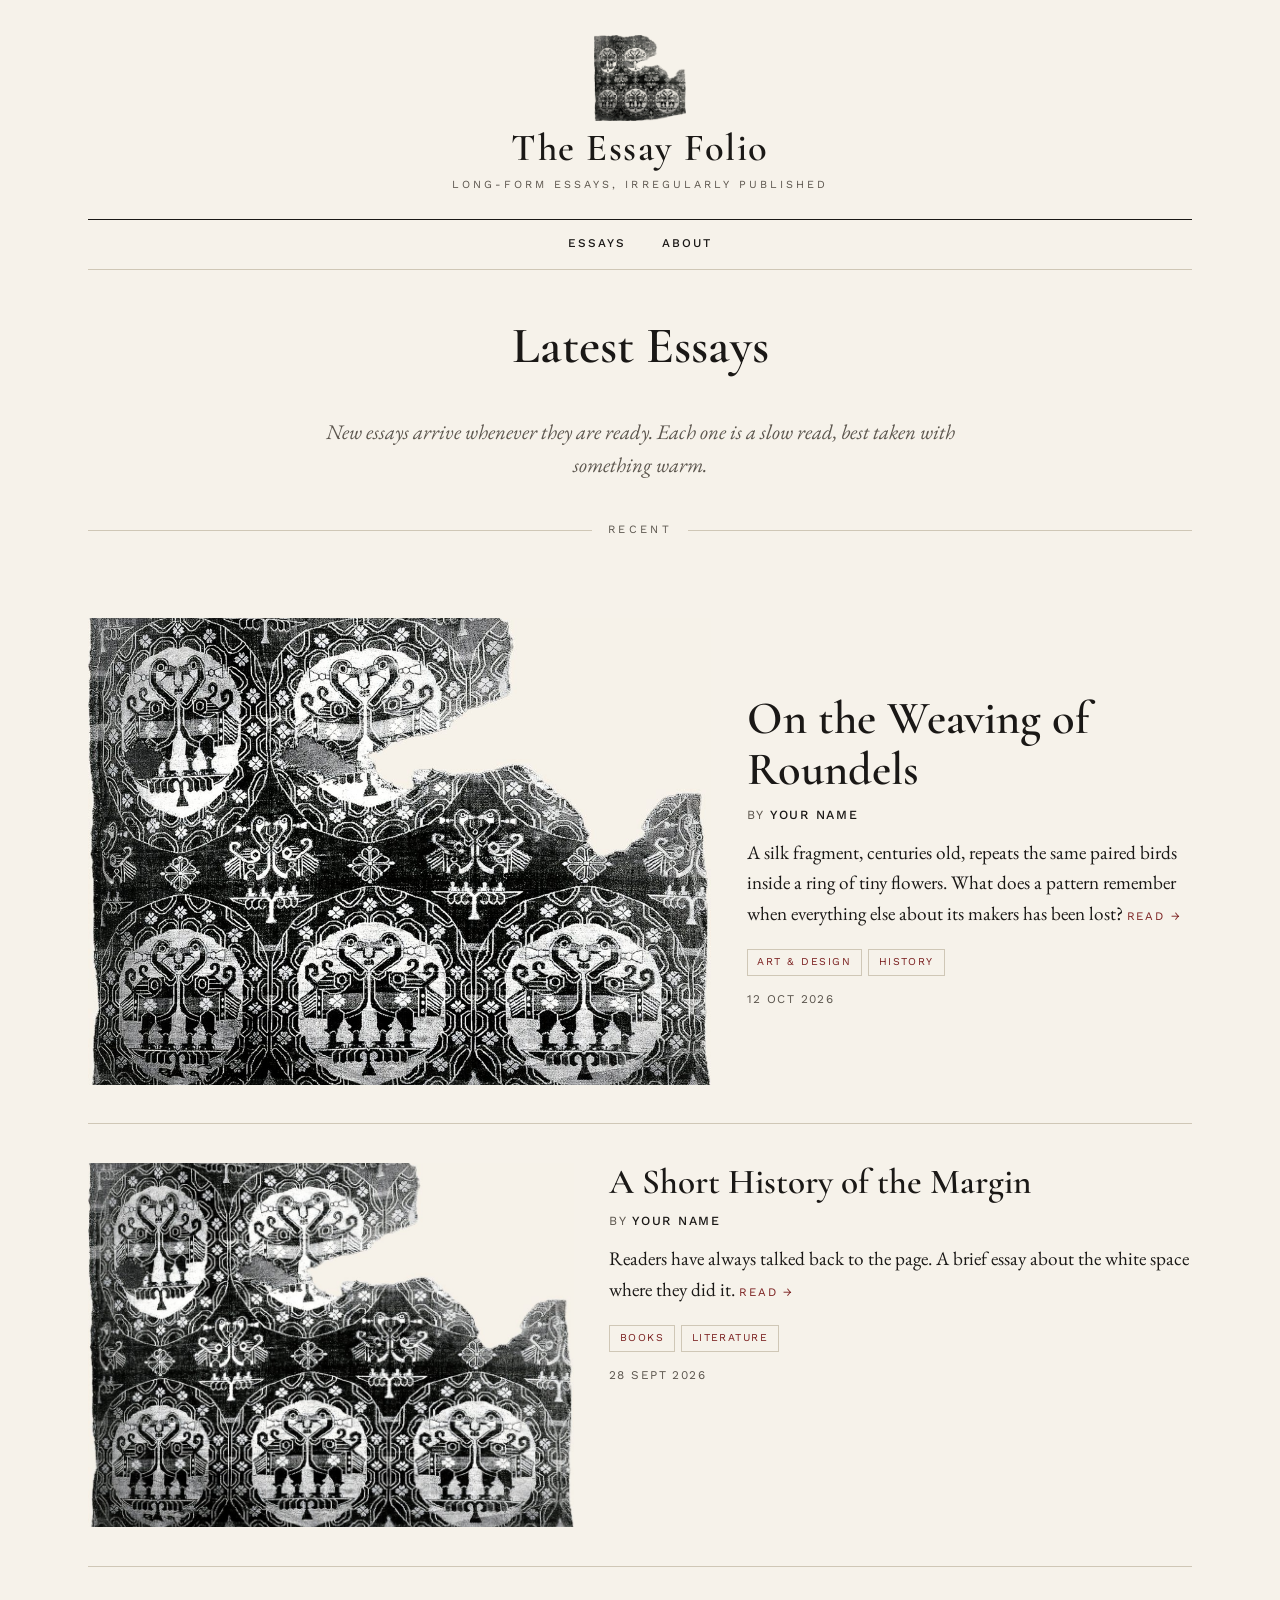
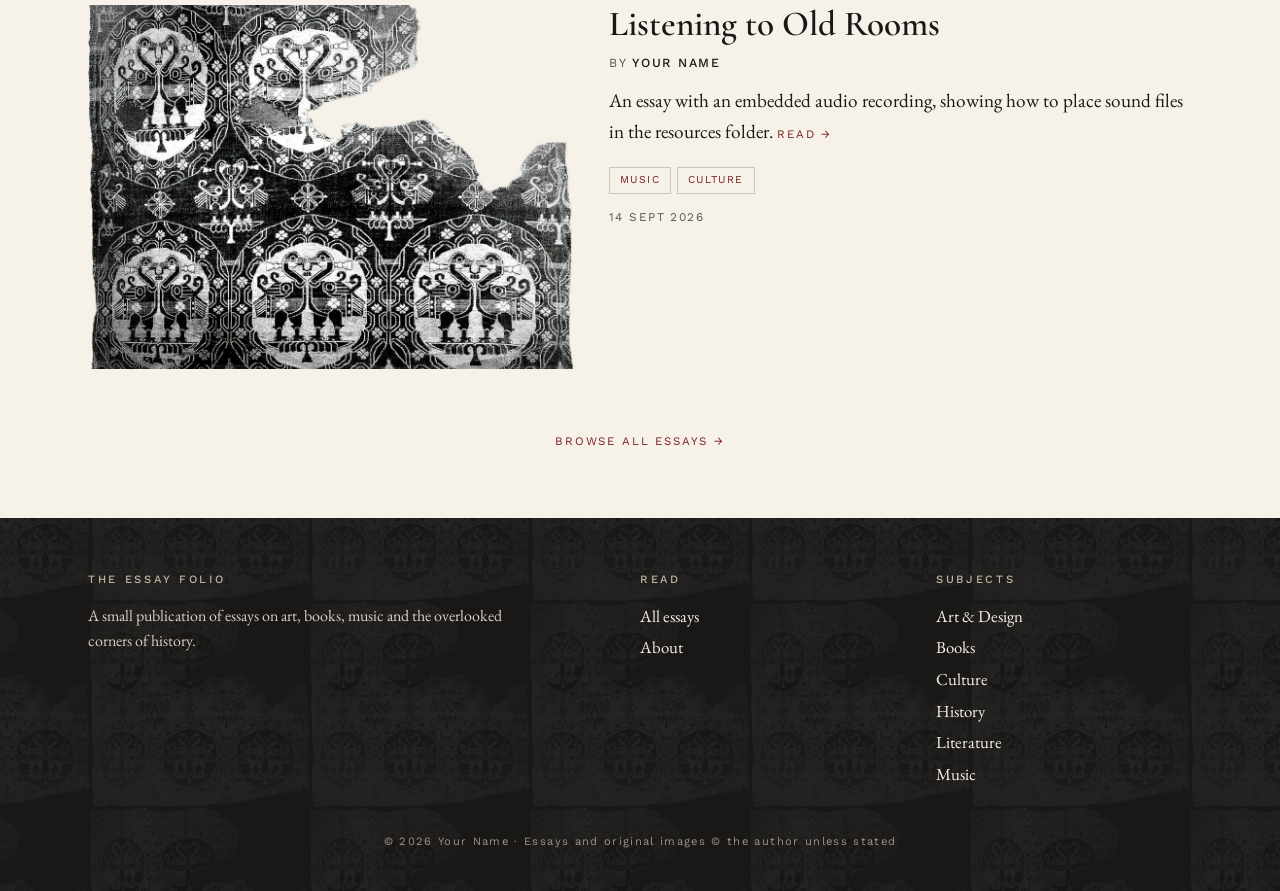
==== index.html @ a939b320 "initial structure" ====
<!DOCTYPE html>
<html lang="en">
<head>
<meta charset="utf-8">
<meta name="viewport" content="width=device-width, initial-scale=1">
<title>The Essay Folio</title>
<meta name="description" content="Long-form essays on art, books, music and overlooked histories.">
<meta property="og:title" content="The Essay Folio">
<meta property="og:description" content="Long-form essays on art, books, music and overlooked histories.">
<meta property="og:image" content="resources/images/textile-thumb.jpg">
<link rel="icon" href="resources/images/favicon.png">
<link rel="preconnect" href="https://fonts.googleapis.com"><link rel="preconnect" href="https://fonts.gstatic.com" crossorigin><link href="https://fonts.googleapis.com/css2?family=Cormorant+Garamond:ital,wght@0,500;0,600;0,700;1,500&family=EB+Garamond:ital,wght@0,400;0,500;1,400&family=Work+Sans:wght@400;500&display=swap" rel="stylesheet">
<link rel="stylesheet" href="assets/css/style.css">
</head>
<body data-root="" data-page="home">
<header class="site-header" id="site-header"></header>
<main class="wrap">
  <h1 class="page-title">Latest Essays</h1>
  <p class="intro">New essays arrive whenever they are ready. Each one is a slow read, best taken with something warm.</p>
  <div class="divider"><span>Recent</span></div>
  <div id="home-list"></div>
  <p style="text-align:center;margin-top:1rem"><a class="more" href="essays/">Browse all essays</a></p>
</main>
<footer class="site-footer" id="site-footer"></footer>
<script src="assets/js/essays-data.js"></script>
<script src="assets/js/main.js"></script>
</body>
</html>
---- assets/css/style.css ----
/* ==========================================================
   The Essay Folio — stylesheet
   Edit the colour / font tokens below to re-skin the site.
   ========================================================== */
:root{
  --paper:#f6f2ea;        /* page background */
  --paper-deep:#ece6d8;   /* panels, hover */
  --ink:#1a1816;          /* text */
  --ink-soft:#5b554d;     /* secondary text */
  --rule:#cfc7b6;         /* hairlines */
  --accent:#7a1f1f;       /* links, tags (oxblood) */
  --footer:#1a1816;

  --serif-display:'Cormorant Garamond','Iowan Old Style',Georgia,serif;
  --serif-body:'EB Garamond','Iowan Old Style',Georgia,serif;
  --sans:'Work Sans',system-ui,-apple-system,'Segoe UI',sans-serif;

  --measure:40rem;
  --wide:72rem;
}
*,*::before,*::after{box-sizing:border-box}
html{scroll-behavior:smooth;-webkit-text-size-adjust:100%}
body{margin:0;background:var(--paper);color:var(--ink);
  font-family:var(--serif-body);font-size:1.2rem;line-height:1.6;
  text-rendering:optimizeLegibility;-webkit-font-smoothing:antialiased}
img,video{max-width:100%;height:auto;display:block}
a{color:inherit;text-decoration-color:var(--rule);text-underline-offset:.2em}
a:hover{color:var(--accent);text-decoration-color:var(--accent)}
.wrap{max-width:var(--wide);margin:0 auto;padding:0 1.5rem}
.sr-only{position:absolute;width:1px;height:1px;overflow:hidden;clip:rect(0 0 0 0);white-space:nowrap}

/* ---------- header ---------- */
.site-header{text-align:center;padding:2.2rem 0 0}
.brand{display:inline-flex;flex-direction:column;align-items:center;gap:.5rem;text-decoration:none}
.brand img{width:92px;mix-blend-mode:multiply}
.brand-name{font-family:var(--serif-display);font-weight:600;font-size:2.4rem;letter-spacing:.04em;line-height:1}
.brand-tag{font-family:var(--sans);font-size:.68rem;letter-spacing:.28em;text-transform:uppercase;color:var(--ink-soft)}
.nav{margin-top:1.6rem;border-top:1px solid var(--ink);border-bottom:1px solid var(--rule);
  display:flex;justify-content:center;flex-wrap:wrap;gap:0 2.2rem;padding:.7rem 1rem}
.nav a{font-family:var(--sans);font-size:.74rem;font-weight:500;letter-spacing:.18em;
  text-transform:uppercase;text-decoration:none;padding:.2rem 0;border-bottom:2px solid transparent}
.nav a:hover,.nav a[aria-current="page"]{color:var(--accent);border-bottom-color:var(--accent)}

/* ---------- headings & shared bits ---------- */
h1,h2,h3{font-family:var(--serif-display);font-weight:600;line-height:1.1;margin:0}
.page-title{font-size:3.2rem;text-align:center;margin:3rem 0 2.5rem}
.kicker,.byline,.meta,.tags a,.btn,.side h3{font-family:var(--sans)}
.byline{font-size:.78rem;letter-spacing:.14em;text-transform:uppercase;color:var(--ink-soft)}
.byline b{color:var(--ink);font-weight:500}
.tags{list-style:none;margin:.9rem 0 0;padding:0;display:flex;flex-wrap:wrap;gap:.4rem}
.tags a{display:inline-block;font-size:.66rem;letter-spacing:.14em;text-transform:uppercase;text-decoration:none;
  border:1px solid var(--rule);padding:.25rem .6rem;color:var(--accent)}
.tags a:hover{background:var(--accent);border-color:var(--accent);color:var(--paper)}
.meta{font-size:.74rem;letter-spacing:.12em;text-transform:uppercase;color:var(--ink-soft);margin-top:.9rem}
.more{font-family:var(--sans);font-size:.72rem;letter-spacing:.16em;text-transform:uppercase;color:var(--accent);text-decoration:none;white-space:nowrap}
.more::after{content:" →"}

/* ---------- essay cards ---------- */
.card{display:grid;grid-template-columns:minmax(0,5fr) minmax(0,6fr);gap:2.2rem;padding:2.4rem 0;border-top:1px solid var(--rule);align-items:start}
.card:first-child{border-top:0}
.card .thumb{display:block;background:var(--paper-deep);aspect-ratio:4/3;overflow:hidden}
.card .thumb img{width:100%;height:100%;object-fit:cover;transition:transform .5s ease}
.card .thumb:hover img{transform:scale(1.03)}
.card h2{font-size:2.2rem;margin-bottom:.6rem}
.card h2 a{text-decoration:none}
.card p{margin:.8rem 0 0}
.card.featured{grid-template-columns:minmax(0,7fr) minmax(0,5fr);align-items:center}
.card.featured h2{font-size:2.9rem}

/* ---------- layouts ---------- */
.with-side{display:grid;grid-template-columns:minmax(0,1fr) 15rem;gap:3.5rem;align-items:start}
.side{position:sticky;top:1.5rem;padding-top:2.4rem}
.side h3{font-size:.72rem;letter-spacing:.22em;text-transform:uppercase;font-weight:500;border-bottom:1px solid var(--ink);padding-bottom:.6rem;margin-bottom:.8rem}
.side ul{list-style:none;margin:0;padding:0}
.side li a{display:flex;justify-content:space-between;font-size:1.05rem;text-decoration:none;padding:.3rem 0;border-bottom:1px dotted var(--rule)}
.side li a[aria-current="true"]{color:var(--accent);font-style:italic}
.side small{font-family:var(--sans);font-size:.7rem;color:var(--ink-soft)}
.filter-note{font-family:var(--sans);font-size:.78rem;color:var(--ink-soft);margin:-1rem 0 1rem}
.empty{padding:3rem 0;text-align:center;color:var(--ink-soft);font-style:italic}

/* ---------- intro band ---------- */
.intro{max-width:var(--measure);margin:0 auto 1rem;text-align:center;font-size:1.3rem;font-style:italic;color:var(--ink-soft)}
.divider{display:flex;align-items:center;gap:1rem;margin:2.5rem auto;max-width:var(--wide);color:var(--ink-soft)}
.divider::before,.divider::after{content:"";flex:1;border-top:1px solid var(--rule)}
.divider span{font-family:var(--sans);font-size:.7rem;letter-spacing:.3em;text-transform:uppercase}

/* ---------- single essay ---------- */
.essay-head{max-width:50rem;margin:3.5rem auto 2rem;text-align:center}
.essay-head h1{font-size:3.6rem;margin:.6rem 0 1.2rem}
.essay-head .tags{justify-content:center}
.essay-hero{max-width:60rem;margin:2rem auto}
.essay-hero img{width:100%}
figure{margin:2.4rem 0}
figcaption{font-family:var(--sans);font-size:.78rem;line-height:1.5;color:var(--ink-soft);margin-top:.6rem}
.essay-body{max-width:var(--measure);margin:0 auto;padding-bottom:3rem}
.essay-body>p{margin:0 0 1.2rem;hyphens:auto}
.essay-body .lede{font-size:1.45rem;line-height:1.5;font-style:italic;color:var(--ink-soft)}
.essay-body .lede+p::first-letter,.dropcap::first-letter{font-family:var(--serif-display);font-weight:600;
  float:left;font-size:4.6rem;line-height:.8;padding:.35rem .6rem 0 0;color:var(--accent)}
.essay-body h2{font-size:2rem;margin:2.6rem 0 1rem}
.essay-body h3{font-size:1.5rem;margin:2rem 0 .8rem;font-style:italic}
blockquote{margin:2rem 0;padding:0 0 0 1.4rem;border-left:3px solid var(--accent);font-size:1.3rem;font-style:italic}
blockquote cite{display:block;margin-top:.5rem;font-family:var(--sans);font-size:.75rem;font-style:normal;letter-spacing:.12em;text-transform:uppercase;color:var(--ink-soft)}
figure.wide{max-width:60rem;margin-left:50%;transform:translateX(-50%);width:min(60rem,100vw - 3rem)}
.essay-body video,.essay-body audio{width:100%}
.footnotes{border-top:1px solid var(--rule);margin-top:3rem;padding-top:1rem;font-size:.95rem;color:var(--ink-soft)}
.footnotes ol{padding-left:1.2rem}
sup a{font-family:var(--sans);font-size:.7em;text-decoration:none;color:var(--accent)}
.author-box{max-width:var(--measure);margin:0 auto 3rem;padding:1.4rem 0;border-top:1px solid var(--ink);border-bottom:1px solid var(--rule);font-size:1rem;color:var(--ink-soft)}
.pager{max-width:var(--wide);margin:0 auto 3rem;display:grid;grid-template-columns:1fr 1fr;gap:2rem;border-top:1px solid var(--rule);padding-top:1.5rem}
.pager a{text-decoration:none;display:block}
.pager small{font-family:var(--sans);font-size:.68rem;letter-spacing:.2em;text-transform:uppercase;color:var(--ink-soft);display:block}
.pager .title{font-family:var(--serif-display);font-size:1.5rem;font-weight:600;line-height:1.15}
.pager .next{text-align:right}

/* ---------- about / prose page ---------- */
.prose{max-width:var(--measure);margin:0 auto 4rem}
.prose p{margin:0 0 1.2rem}

/* ---------- footer ---------- */
.site-footer{background:var(--footer);color:var(--paper);margin-top:4rem;padding:3.5rem 0 2.5rem;position:relative;overflow:hidden}
.site-footer::before{content:"";position:absolute;inset:0;background:url("../../resources/images/logo.png") center/220px repeat;opacity:.05;filter:invert(1)}
.site-footer .wrap{position:relative;display:grid;grid-template-columns:2fr 1fr 1fr;gap:2.5rem}
.site-footer h3{font-family:var(--sans);font-size:.7rem;letter-spacing:.24em;text-transform:uppercase;font-weight:500;margin-bottom:1rem;color:#bdb4a2}
.site-footer ul{list-style:none;margin:0;padding:0;font-size:1.05rem}
.site-footer li{margin:.3rem 0}
.site-footer a{text-decoration:none}
.site-footer a:hover{color:#fff;text-decoration:underline}
.site-footer p{font-size:1rem;color:#d8d0bf;margin:0 0 1rem;max-width:26rem}
.copy{position:relative;text-align:center;font-family:var(--sans);font-size:.7rem;letter-spacing:.12em;color:#9d9484;margin-top:2.5rem}

/* ---------- responsive ---------- */
@media (max-width:860px){
  html{font-size:94%}
  .with-side{grid-template-columns:1fr;gap:0}
  .side{position:static;padding-top:0;margin-bottom:2rem;order:-1}
  .card,.card.featured{grid-template-columns:1fr;gap:1.2rem}
  .site-footer .wrap{grid-template-columns:1fr}
  .essay-head h1{font-size:2.5rem}
  .page-title{font-size:2.4rem}
  .nav{gap:0 1.3rem}
  .pager{grid-template-columns:1fr}.pager .next{text-align:left}
}
@media print{.nav,.site-footer,.pager,.side{display:none}body{background:#fff}}
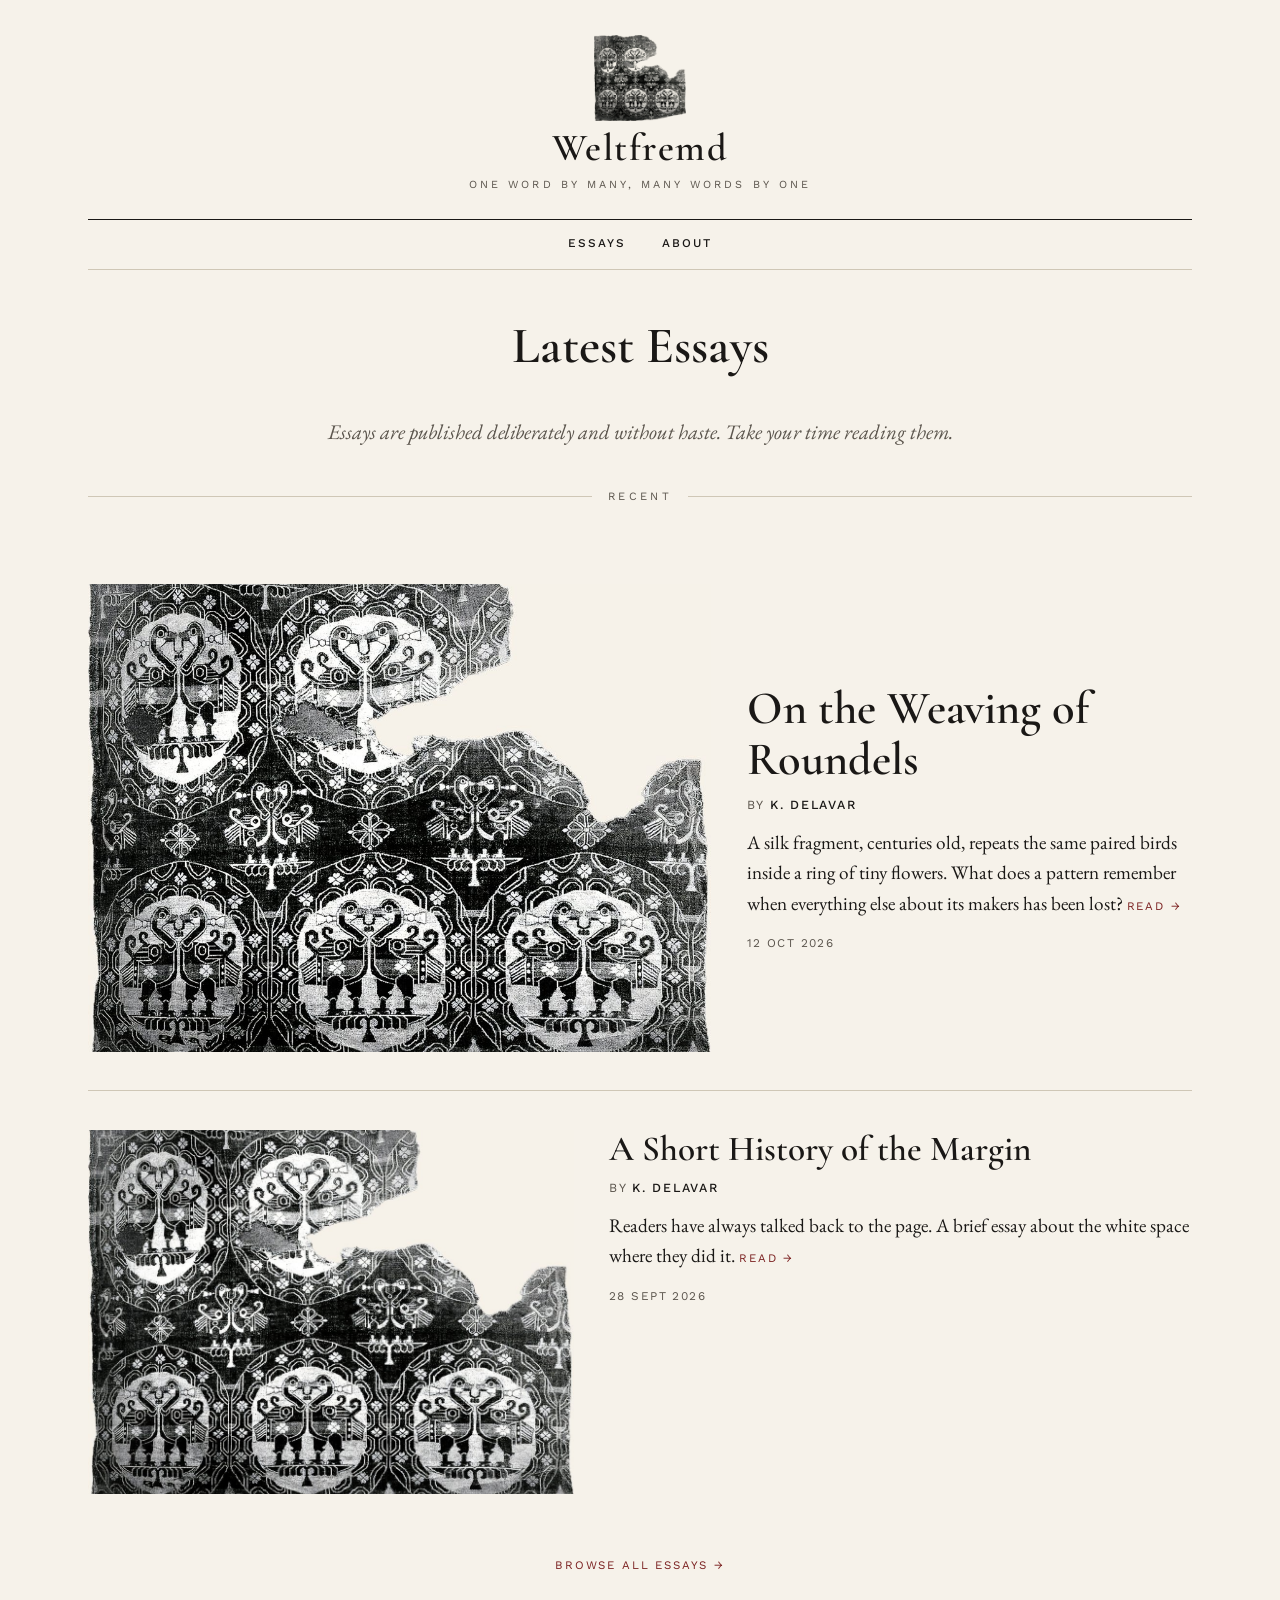
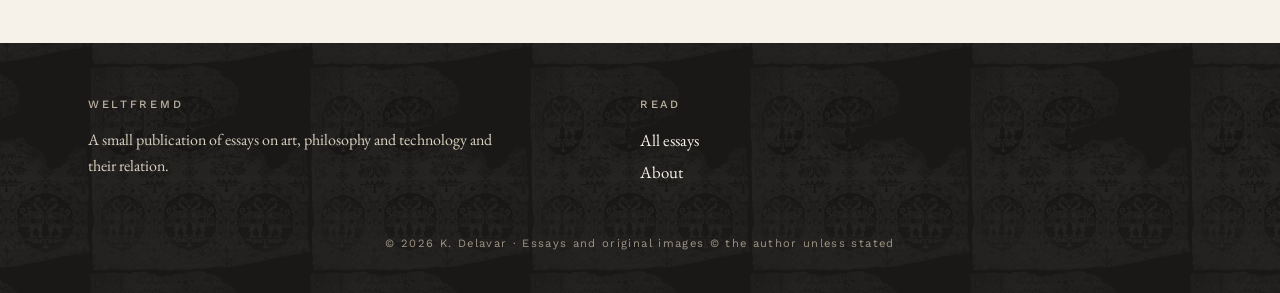
==== commit d308130c: "complete home and about page" ====
--- a/index.html
+++ b/index.html
@@ -1,28 +1,28 @@
 <!DOCTYPE html>
 <html lang="en">
 <head>
-<meta charset="utf-8">
-<meta name="viewport" content="width=device-width, initial-scale=1">
-<title>The Essay Folio</title>
-<meta name="description" content="Long-form essays on art, books, music and overlooked histories.">
-<meta property="og:title" content="The Essay Folio">
-<meta property="og:description" content="Long-form essays on art, books, music and overlooked histories.">
-<meta property="og:image" content="resources/images/textile-thumb.jpg">
-<link rel="icon" href="resources/images/favicon.png">
-<link rel="preconnect" href="https://fonts.googleapis.com"><link rel="preconnect" href="https://fonts.gstatic.com" crossorigin><link href="https://fonts.googleapis.com/css2?family=Cormorant+Garamond:ital,wght@0,500;0,600;0,700;1,500&family=EB+Garamond:ital,wght@0,400;0,500;1,400&family=Work+Sans:wght@400;500&display=swap" rel="stylesheet">
-<link rel="stylesheet" href="assets/css/style.css">
+  <meta charset="utf-8">
+  <meta name="viewport" content="width=device-width, initial-scale=1">
+  <title>Weltfremd</title>
+  <meta name="description" content="One word by many, many words by one">
+  <meta property="og:title" content="Weltfremd">
+  <meta property="og:description" content="One word by many, many words by one">
+  <meta property="og:image" content="resources/images/textile-thumb.jpg">
+  <link rel="icon" href="resources/images/favicon.png">
+  <link rel="preconnect" href="https://fonts.googleapis.com"><link rel="preconnect" href="https://fonts.gstatic.com" crossorigin><link href="https://fonts.googleapis.com/css2?family=Cormorant+Garamond:ital,wght@0,500;0,600;0,700;1,500&family=EB+Garamond:ital,wght@0,400;0,500;1,400&family=Work+Sans:wght@400;500&display=swap" rel="stylesheet">
+  <link rel="stylesheet" href="assets/css/style.css">
 </head>
 <body data-root="" data-page="home">
 <header class="site-header" id="site-header"></header>
 <main class="wrap">
   <h1 class="page-title">Latest Essays</h1>
-  <p class="intro">New essays arrive whenever they are ready. Each one is a slow read, best taken with something warm.</p>
+  <p class="intro">Essays are published deliberately and without haste. Take your time reading them.</p>
   <div class="divider"><span>Recent</span></div>
   <div id="home-list"></div>
-  <p style="text-align:center;margin-top:1rem"><a class="more" href="essays/">Browse all essays</a></p>
+  <p style="text-align:center;margin-top:1rem"><a class="more" href="essays/index.html">Browse all essays</a></p>
 </main>
 <footer class="site-footer" id="site-footer"></footer>
 <script src="assets/js/essays-data.js"></script>
 <script src="assets/js/main.js"></script>
 </body>
-</html>
+</html>
